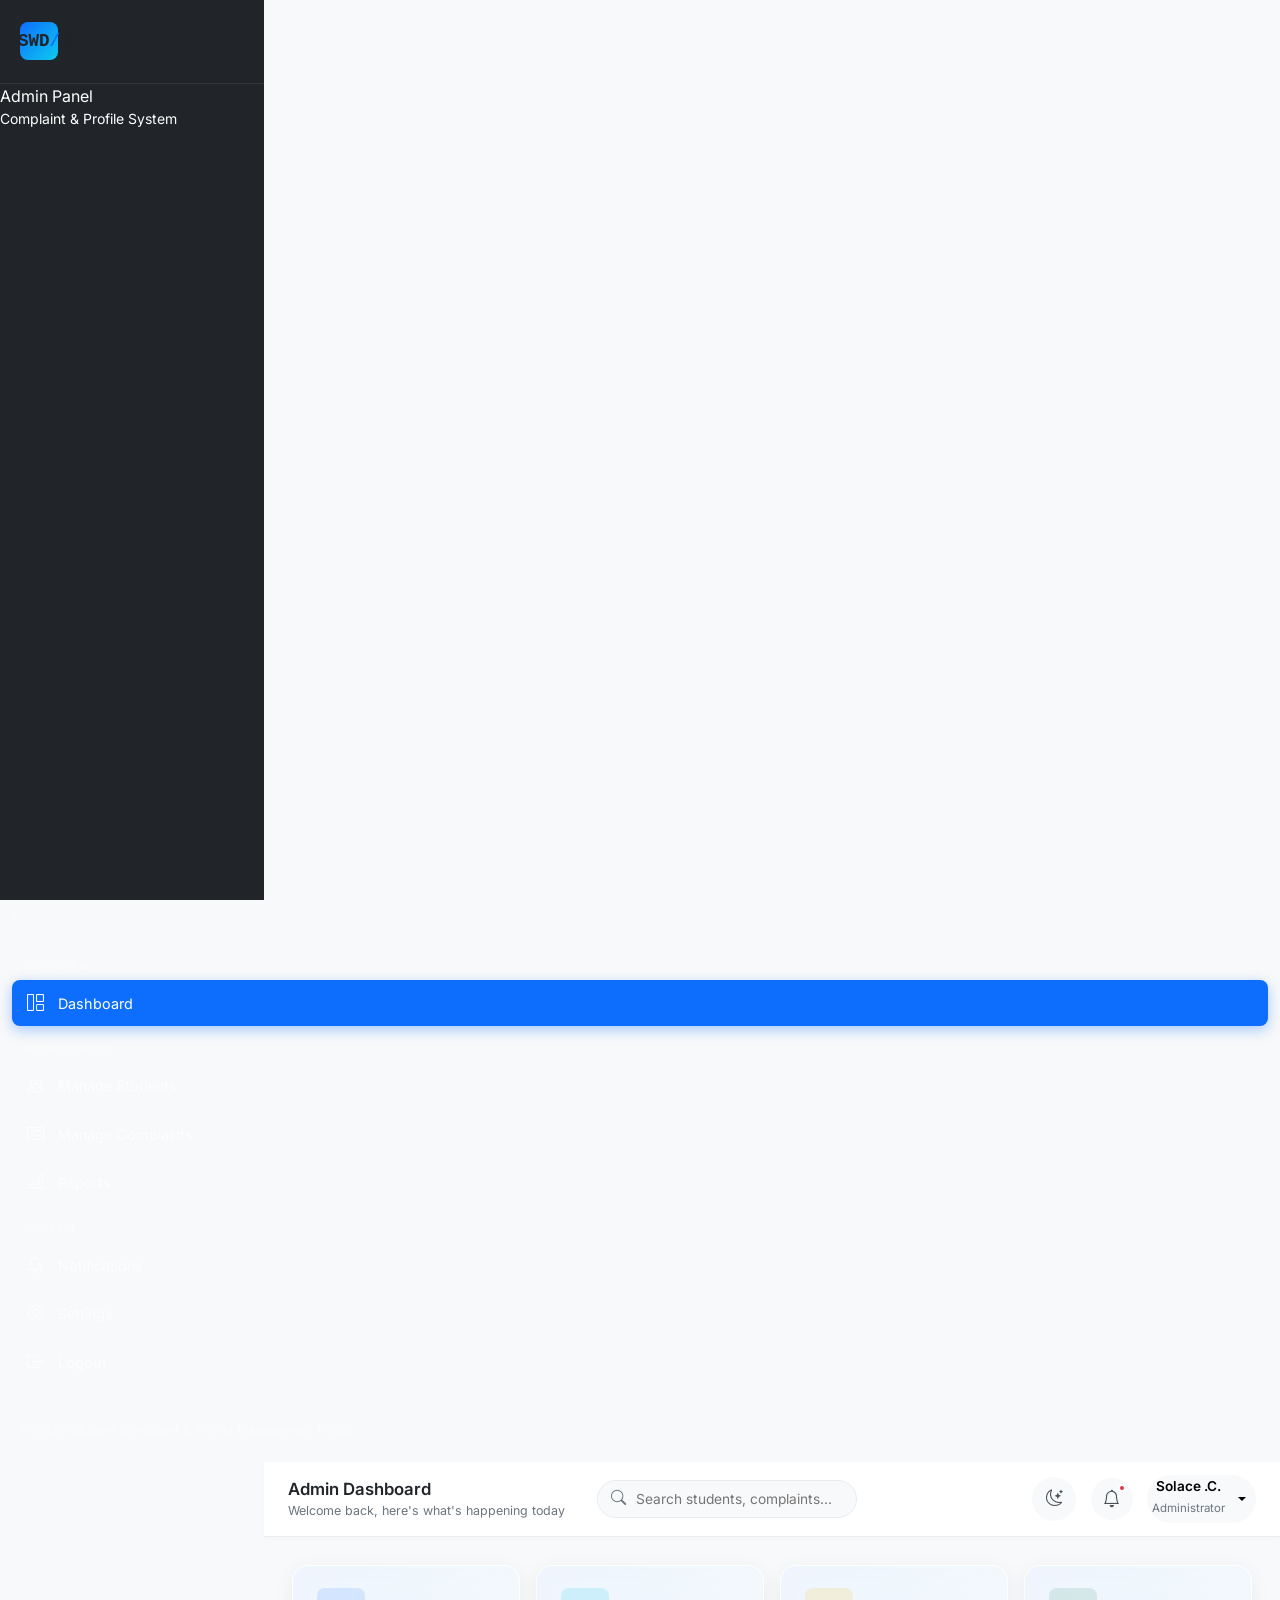
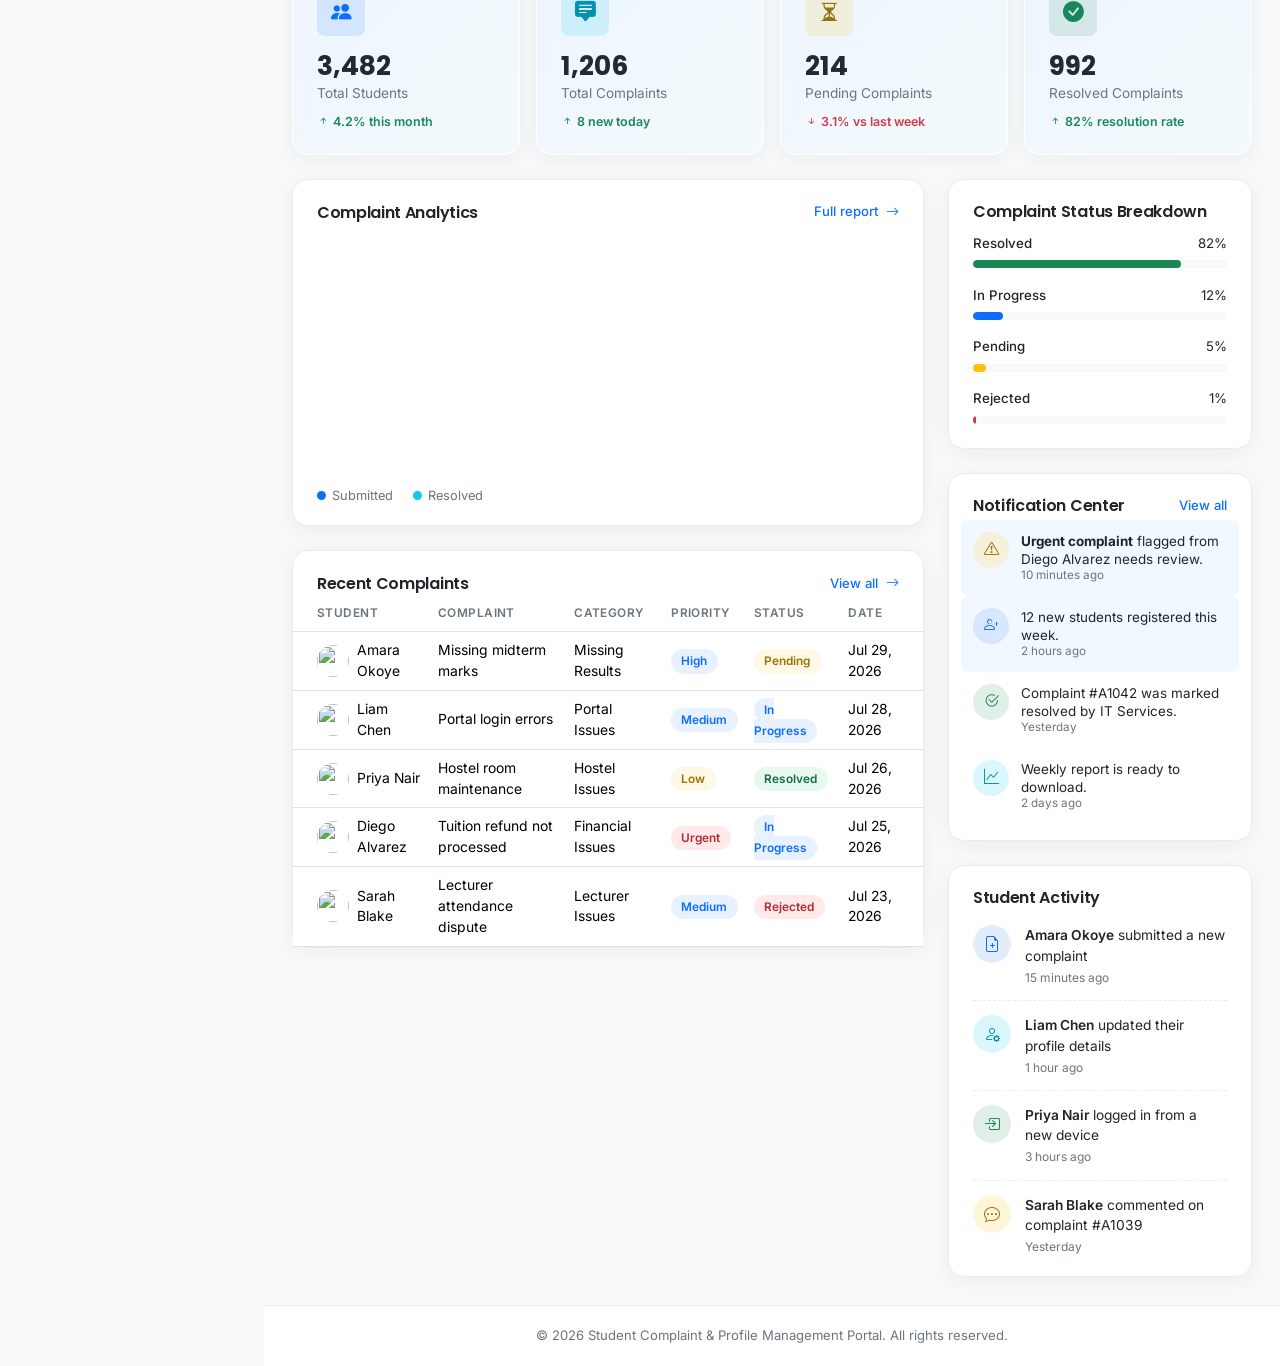
==== admin-dashboard.html @ 134d6b9b "Student Complaint Management System" ====
<!DOCTYPE html>
<html lang="en">
<head>
  <meta charset="UTF-8" />
  <meta name="viewport" content="width=device-width, initial-scale=1.0" />
  <title>Admin Dashboard | Student Complaint & Profile Management Portal</title>

  <!-- Fonts -->
  <link rel="preconnect" href="https://fonts.googleapis.com" />
  <link href="https://fonts.googleapis.com/css2?family=Inter:wght@400;500;600;700&family=Poppins:wght@500;600;700&display=swap" rel="stylesheet" />

  <!-- Bootstrap 5 -->
  <link href="https://cdn.jsdelivr.net/npm/bootstrap@5.3.3/dist/css/bootstrap.min.css" rel="stylesheet" />
  <!-- Bootstrap Icons -->
  <link rel="stylesheet" href="https://cdn.jsdelivr.net/npm/bootstrap-icons@1.11.3/font/bootstrap-icons.css" />

  <!-- Portal styles -->
  <link rel="stylesheet" href="/css/Admin-dashboard.css" />
  <link rel="stylesheet" href="/css/responsive-1.css" />
  <link rel="stylesheet" href="/css/style.css">
</head>
<body>

  <!-- Loader
  <div class="page-loader" id="pageLoader">
    <div class="loader-ring"></div>
  </div> -->

  <!-- LOADER -->
<div id="loader">
  <div class="loader-inner">
    <span class="loader-bracket">&lt;</span>
    <span class="loader-dot"></span>
    <span class="loader-bracket">/&gt;</span>
  </div>
</div>

  <div class="app-shell">

    <!-- Sidebar overlay for mobile -->
    <div class="sidebar-overlay" id="sidebarOverlay"></div>

    <!-- Sidebar -->
    <aside class="sidebar" id="appSidebar">
     <div class="sidebar-brand">
      <a href="dashboard.html" class="navbar-brand">
        <span class="brand-mark">&lt;SWD<span class="brand-accent">/</span>&gt;</span>
        <span class="brand-text">Student Portal</span>
      </a>
      <button class="sidebar-close d-lg-none" id="sidebarClose"><i class="bi bi-x-lg"></i></button>
    </div>
          Admin Panel
          <small>Complaint & Profile System</small>
        </div>
        <button class="sidebar-collapse-btn d-none d-lg-flex" id="sidebarCollapseBtn" aria-label="Collapse sidebar">
          <i class="bi bi-chevron-left"></i>
        </button>
      </div>

      <nav class="sidebar-nav">
        <div class="nav-section-label">Overview</div>
        <a href="admin-dashboard.html" class="nav-link active"><i class="bi bi-grid-1x2"></i> <span>Dashboard</span></a>

        <div class="nav-section-label">Management</div>
        <a href="manage-students.html" class="nav-link"><i class="bi bi-people"></i> <span>Manage Students</span></a>
        <a href="manage-complaints.html" class="nav-link"><i class="bi bi-card-checklist"></i> <span>Manage Complaints</span></a>
        <a href="reports.html" class="nav-link"><i class="bi bi-bar-chart-line"></i> <span>Reports</span></a>

        <div class="nav-section-label">System</div>
        <a href="notifications.html" class="nav-link"><i class="bi bi-bell"></i> <span>Notifications</span></a>
        <a href="settings.html" class="nav-link"><i class="bi bi-gear"></i> <span>Settings</span></a>
        <a href="admin-login.html" class="nav-link"><i class="bi bi-box-arrow-right"></i> <span>Logout</span></a>
      </nav>

      <div class="sidebar-foot">
        &copy; 2026 Student Complaint & Profile Management Portal
      </div>
    </aside>

    <!-- Main area -->
    <div class="main-area">

      <!-- Topbar -->
      <header class="topbar">
        <button class="menu-toggle-btn" id="menuToggleBtn" aria-label="Toggle menu">
          <i class="bi bi-list"></i>
        </button>

        <div class="page-title d-none d-md-block">
          Admin Dashboard
          <small>Welcome back, here's what's happening today</small>
        </div>

        <div class="search-bar ms-lg-3 d-none d-md-flex">
          <i class="bi bi-search"></i>
          <input type="text" placeholder="Search students, complaints..." id="adminSearchInput" />
        </div>

        <div class="topbar-actions">
          <button class="theme-toggle" id="themeToggleBtn" aria-label="Toggle dark mode">
            <i class="bi bi-moon-stars"></i>
          </button>

          <button class="icon-btn" aria-label="Notifications">
            <i class="bi bi-bell"></i>
            <span class="badge-dot"></span>
          </button>

          <div class="dropdown">
            <button class="user-chip dropdown-toggle" type="button" data-bs-toggle="dropdown" aria-expanded="false">

              <span>
                <span class="chip-name d-block">Solace .C.</span>
                <span class="chip-role">Administrator</span>
              </span>
            </button>
            <ul class="dropdown-menu dropdown-menu-end shadow-sm">
              <li><a class="dropdown-item" href="settings.html"><i class="bi bi-person me-2"></i>My Profile</a></li>
              <li><a class="dropdown-item" href="settings.html"><i class="bi bi-gear me-2"></i>Settings</a></li>
              <li><hr class="dropdown-divider" /></li>
              <li><a class="dropdown-item text-danger" href="admin-login.html"><i class="bi bi-box-arrow-right me-2"></i>Log Out</a></li>
            </ul>
          </div>
        </div>
      </header>

      <!-- Content -->
      <main class="content-area">

        <!-- Stat cards -->
        <div class="row g-3 mb-4">
          <div class="col-6 col-xl-3">
            <div class="card glass-card stat-card reveal-on-scroll">
              <div class="stat-icon icon-bg-primary"><i class="bi bi-people-fill"></i></div>
              <div class="stat-value">3,482</div>
              <div class="stat-label">Total Students</div>
              <div class="stat-trend up"><i class="bi bi-arrow-up-short"></i> 4.2% this month</div>
            </div>
          </div>
          <div class="col-6 col-xl-3">
            <div class="card glass-card stat-card reveal-on-scroll">
              <div class="stat-icon icon-bg-info"><i class="bi bi-chat-square-text-fill"></i></div>
              <div class="stat-value">1,206</div>
              <div class="stat-label">Total Complaints</div>
              <div class="stat-trend up"><i class="bi bi-arrow-up-short"></i> 8 new today</div>
            </div>
          </div>
          <div class="col-6 col-xl-3">
            <div class="card glass-card stat-card reveal-on-scroll">
              <div class="stat-icon icon-bg-warning"><i class="bi bi-hourglass-split"></i></div>
              <div class="stat-value">214</div>
              <div class="stat-label">Pending Complaints</div>
              <div class="stat-trend down"><i class="bi bi-arrow-down-short"></i> 3.1% vs last week</div>
            </div>
          </div>
          <div class="col-6 col-xl-3">
            <div class="card glass-card stat-card reveal-on-scroll">
              <div class="stat-icon icon-bg-success"><i class="bi bi-check-circle-fill"></i></div>
              <div class="stat-value">992</div>
              <div class="stat-label">Resolved Complaints</div>
              <div class="stat-trend up"><i class="bi bi-arrow-up-short"></i> 82% resolution rate</div>
            </div>
          </div>
        </div>

        <div class="row g-4">
          <!-- Analytics chart -->
          <div class="col-xl-8">
            <div class="card reveal-on-scroll mb-4">
              <div class="section-card-header">
                <h6>Complaint Analytics</h6>
                <a href="reports.html" class="view-all">Full report <i class="bi bi-arrow-right ms-1"></i></a>
              </div>
              <div class="chart-wrap">
                <canvas id="complaintAnalyticsChart"></canvas>
              </div>
              <div class="chart-legend">
                <span><span class="dot" style="background:#0d6efd;"></span> Submitted</span>
                <span><span class="dot" style="background:#0dcaf0;"></span> Resolved</span>
              </div>
            </div>

            <!-- Recent complaints table -->
            <div class="card reveal-on-scroll">
              <div class="section-card-header">
                <h6>Recent Complaints</h6>
                <a href="manage-complaints.html" class="view-all">View all <i class="bi bi-arrow-right ms-1"></i></a>
              </div>
              <div class="table-responsive">
                <table class="table table-clean align-middle mb-0" id="recentComplaintsTable">
                  <thead>
                    <tr>
                      <th class="ps-4">Student</th>
                      <th>Complaint</th>
                      <th>Category</th>
                      <th>Priority</th>
                      <th>Status</th>
                      <th class="pe-4">Date</th>
                    </tr>
                  </thead>
                  <tbody>
                    <tr>
                      <td class="ps-4">
                        <div class="d-flex align-items-center gap-2">
                          <img src="https://i.pravatar.cc/64?img=32" class="avatar-sm" alt="" />
                          <span>Amara Okoye</span>
                        </div>
                      </td>
                      <td>Missing midterm marks</td>
                      <td>Missing Results</td>
                      <td><span class="status-badge status-in-progress">High</span></td>
                      <td><span class="status-badge status-pending">Pending</span></td>
                      <td class="pe-4">Jul 29, 2026</td>
                    </tr>
                    <tr>
                      <td class="ps-4">
                        <div class="d-flex align-items-center gap-2">
                          <img src="https://i.pravatar.cc/64?img=5" class="avatar-sm" alt="" />
                          <span>Liam Chen</span>
                        </div>
                      </td>
                      <td>Portal login errors</td>
                      <td>Portal Issues</td>
                      <td><span class="status-badge status-in-progress">Medium</span></td>
                      <td><span class="status-badge status-in-progress">In Progress</span></td>
                      <td class="pe-4">Jul 28, 2026</td>
                    </tr>
                    <tr>
                      <td class="ps-4">
                        <div class="d-flex align-items-center gap-2">
                          <img src="https://i.pravatar.cc/64?img=25" class="avatar-sm" alt="" />
                          <span>Priya Nair</span>
                        </div>
                      </td>
                      <td>Hostel room maintenance</td>
                      <td>Hostel Issues</td>
                      <td><span class="status-badge status-pending">Low</span></td>
                      <td><span class="status-badge status-resolved">Resolved</span></td>
                      <td class="pe-4">Jul 26, 2026</td>
                    </tr>
                    <tr>
                      <td class="ps-4">
                        <div class="d-flex align-items-center gap-2">
                          <img src="https://i.pravatar.cc/64?img=41" class="avatar-sm" alt="" />
                          <span>Diego Alvarez</span>
                        </div>
                      </td>
                      <td>Tuition refund not processed</td>
                      <td>Financial Issues</td>
                      <td><span class="status-badge status-rejected">Urgent</span></td>
                      <td><span class="status-badge status-in-progress">In Progress</span></td>
                      <td class="pe-4">Jul 25, 2026</td>
                    </tr>
                    <tr>
                      <td class="ps-4">
                        <div class="d-flex align-items-center gap-2">
                          <img src="https://i.pravatar.cc/64?img=48" class="avatar-sm" alt="" />
                          <span>Sarah Blake</span>
                        </div>
                      </td>
                      <td>Lecturer attendance dispute</td>
                      <td>Lecturer Issues</td>
                      <td><span class="status-badge status-in-progress">Medium</span></td>
                      <td><span class="status-badge status-rejected">Rejected</span></td>
                      <td class="pe-4">Jul 23, 2026</td>
                    </tr>
                  </tbody>
                </table>
              </div>
            </div>
          </div>

          <!-- Side column -->
          <div class="col-xl-4">

            <!-- Complaint status progress -->
            <div class="card reveal-on-scroll mb-4">
              <div class="section-card-header">
                <h6>Complaint Status Breakdown</h6>
              </div>
              <div class="pt-2">
                <div class="status-progress-item">
                  <div class="sp-label"><span>Resolved</span><span>82%</span></div>
                  <div class="progress"><div class="progress-bar bg-success" style="width:82%"></div></div>
                </div>
                <div class="status-progress-item">
                  <div class="sp-label"><span>In Progress</span><span>12%</span></div>
                  <div class="progress"><div class="progress-bar bg-primary" style="width:12%"></div></div>
                </div>
                <div class="status-progress-item">
                  <div class="sp-label"><span>Pending</span><span>5%</span></div>
                  <div class="progress"><div class="progress-bar bg-warning" style="width:5%"></div></div>
                </div>
                <div class="status-progress-item">
                  <div class="sp-label"><span>Rejected</span><span>1%</span></div>
                  <div class="progress"><div class="progress-bar bg-danger" style="width:1%"></div></div>
                </div>
              </div>
            </div>

            <!-- Notification center -->
            <div class="card reveal-on-scroll mb-4">
              <div class="section-card-header">
                <h6>Notification Center</h6>
                <a href="notifications.html" class="view-all">View all</a>
              </div>
              <ul class="notif-list">
                <li class="notif-item unread">
                  <div class="notif-icon icon-bg-warning"><i class="bi bi-exclamation-triangle"></i></div>
                  <div class="notif-text">
                    <strong>Urgent complaint</strong> flagged from Diego Alvarez needs review.
                    <div class="notif-time">10 minutes ago</div>
                  </div>
                </li>
                <li class="notif-item unread">
                  <div class="notif-icon icon-bg-primary"><i class="bi bi-person-plus"></i></div>
                  <div class="notif-text">
                    12 new students registered this week.
                    <div class="notif-time">2 hours ago</div>
                  </div>
                </li>
                <li class="notif-item">
                  <div class="notif-icon icon-bg-success"><i class="bi bi-check2-circle"></i></div>
                  <div class="notif-text">
                    Complaint #A1042 was marked resolved by IT Services.
                    <div class="notif-time">Yesterday</div>
                  </div>
                </li>
                <li class="notif-item">
                  <div class="notif-icon icon-bg-info"><i class="bi bi-graph-up"></i></div>
                  <div class="notif-text">
                    Weekly report is ready to download.
                    <div class="notif-time">2 days ago</div>
                  </div>
                </li>
              </ul>
            </div>

            <!-- Student activity -->
            <div class="card reveal-on-scroll">
              <div class="section-card-header">
                <h6>Student Activity</h6>
              </div>
              <ul class="activity-list">
                <li class="activity-item">
                  <div class="activity-icon icon-bg-primary"><i class="bi bi-file-earmark-plus"></i></div>
                  <div>
                    <div class="activity-text"><strong>Amara Okoye</strong> submitted a new complaint</div>
                    <div class="activity-time">15 minutes ago</div>
                  </div>
                </li>
                <li class="activity-item">
                  <div class="activity-icon icon-bg-info"><i class="bi bi-person-gear"></i></div>
                  <div>
                    <div class="activity-text"><strong>Liam Chen</strong> updated their profile details</div>
                    <div class="activity-time">1 hour ago</div>
                  </div>
                </li>
                <li class="activity-item">
                  <div class="activity-icon icon-bg-success"><i class="bi bi-box-arrow-in-right"></i></div>
                  <div>
                    <div class="activity-text"><strong>Priya Nair</strong> logged in from a new device</div>
                    <div class="activity-time">3 hours ago</div>
                  </div>
                </li>
                <li class="activity-item">
                  <div class="activity-icon icon-bg-warning"><i class="bi bi-chat-dots"></i></div>
                  <div>
                    <div class="activity-text"><strong>Sarah Blake</strong> commented on complaint #A1039</div>
                    <div class="activity-time">Yesterday</div>
                  </div>
                </li>
              </ul>
            </div>

          </div>
        </div>
      </main>

      <!-- Footer -->
      <footer class="footer-note text-center">
        &copy; 2026 Student Complaint & Profile Management Portal. All rights reserved.
      </footer>
    </div>
  </div>

  <!-- Bootstrap JS -->
  <script src="https://cdn.jsdelivr.net/npm/bootstrap@5.3.3/dist/js/bootstrap.bundle.min.js"></script>
  <!-- Chart.js -->
  <script src="https://cdn.jsdelivr.net/npm/chart.js@4.4.4/dist/chart.umd.min.js"></script>
  <!-- Portal script -->
  <script src="/js/Admin-dashboard.js"></script>
  <script src="/js/script-3.js"></script>
  <script src="/js/script.js"></script>
  <script src="/js/complaint-history.js"></script>
</body>
</html>
---- css/Admin-dashboard.css ----
/* ==========================================================================
   Student Complaint & Profile Management Portal — style.css
   ========================================================================== */

:root {
  --primary: #0d6efd;
  --primary-dark: #0b5ed7;
  --sidebar-dark: #212529;
  --bg-body: #f8f9fa;
  --card-bg: #ffffff;
  --accent: #0dcaf0;
  --text-muted: #6c757d;
  --border-soft: #e9ecef;
  --radius-lg: 16px;
  --radius-md: 12px;
  --radius-sm: 8px;
  --shadow-soft: 0 4px 20px rgba(33, 37, 41, 0.06);
  --shadow-hover: 0 10px 30px rgba(13, 110, 253, 0.12);
  --transition: all 0.25s ease;
}

html[data-theme="dark"] {
  --bg-body: #14161a;
  --card-bg: #1c1f26;
  --border-soft: #2b2f38;
  --text-muted: #9aa2ad;
  color-scheme: dark;
}

html[data-theme="dark"] body {
  color: #e7e9ec;
}

html[data-theme="dark"] .topbar,
html[data-theme="dark"] .footer-note {
  background: #1c1f26;
  border-color: #2b2f38;
}

html[data-theme="dark"] .icon-btn,
html[data-theme="dark"] .user-chip,
html[data-theme="dark"] .menu-toggle-btn,
html[data-theme="dark"] .search-bar {
  background: #262a33;
  color: #e7e9ec;
}

html[data-theme="dark"] .icon-btn:hover {
  background: #2c3a52;
  color: #6ea8fe;
}

html[data-theme="dark"] .form-control,
html[data-theme="dark"] .form-select,
html[data-theme="dark"] .search-bar input {
  background: #1c1f26;
  border-color: #2b2f38;
  color: #e7e9ec;
}

html[data-theme="dark"] .form-control::placeholder {
  color: #6b7280;
}

html[data-theme="dark"] .dropdown-menu {
  background: #1c1f26;
  border-color: #2b2f38;
}

html[data-theme="dark"] .dropdown-item {
  color: #e7e9ec;
}

html[data-theme="dark"] .dropdown-item:hover {
  background: #262a33;
  color: #fff;
}

html[data-theme="dark"] .table {
  color: #e7e9ec;
}

html[data-theme="dark"] .table > :not(caption) > * > * {
  background: transparent;
  color: #e7e9ec;
  border-color: #2b2f38;
}

html[data-theme="dark"] .breadcrumb-item a {
  color: #9aa2ad;
}

* {
  box-sizing: border-box;
}

body {
  font-family: "Inter", "Poppins", -apple-system, BlinkMacSystemFont, sans-serif;
  background-color: var(--bg-body);
  color: #212529;
  -webkit-font-smoothing: antialiased;
}

h1, h2, h3, h4, h5, h6,
.font-heading {
  font-family: "Poppins", "Inter", sans-serif;
}

a {
  text-decoration: none;
}

/* ---------- Loader ---------- */
/* .page-loader {
  position: fixed;
  inset: 0;
  z-index: 2000;
  background: var(--bg-body);
  display: flex;
  align-items: center;
  justify-content: center;
  transition: opacity 0.4s ease, visibility 0.4s ease;
}

.page-loader.loaded {
  opacity: 0;
  visibility: hidden;
  pointer-events: none;
}

.loader-ring {
  width: 56px;
  height: 56px;
  border-radius: 50%;
  border: 4px solid var(--border-soft);
  border-top-color: var(--primary);
  animation: spin 0.8s linear infinite;
} */

/* @keyframes spin {
  to { transform: rotate(360deg); }
} */

/* ---------- Layout shell ---------- */
.app-shell {
  display: flex;
  min-height: 100vh;
}

/* ---------- Sidebar ---------- */
.sidebar {
  width: 264px;
  flex-shrink: 0;
  background: var(--sidebar-dark);
  color: #fff;
  position: fixed;
  top: 0;
  bottom: 0;
  left: 0;
  z-index: 1040;
  display: flex;
  flex-direction: column;
  transition: transform 0.3s ease;
}

.sidebar-brand {
  display: flex;
  align-items: center;
  gap: 0.6rem;
  padding: 1.4rem 1.25rem;
  border-bottom: 1px solid rgba(255, 255, 255, 0.08);
}

.sidebar-brand .brand-text {
  margin-right: auto;
}

.sidebar-brand .brand-mark {
  width: 38px;
  height: 38px;
  border-radius: var(--radius-sm);
  background: linear-gradient(135deg, var(--primary), var(--accent));
  display: flex;
  align-items: center;
  justify-content: center;
  font-weight: 700;
  font-size: 1.1rem;
}

.sidebar-brand .brand-text {
  font-weight: 600;
  font-size: 0.95rem;
  line-height: 1.2;
}

.sidebar-brand .brand-text small {
  display: block;
  font-weight: 400;
  font-size: 0.72rem;
  color: rgba(255, 255, 255, 0.55);
}

.sidebar-nav {
  flex: 1;
  overflow-y: auto;
  padding: 1rem 0.75rem;
}

.sidebar-nav .nav-section-label {
  font-size: 0.7rem;
  text-transform: uppercase;
  letter-spacing: 0.08em;
  color: rgba(255, 255, 255, 0.4);
  padding: 0.75rem 0.75rem 0.35rem;
}

.sidebar-nav .nav-link {
  color: rgba(255, 255, 255, 0.75);
  display: flex;
  align-items: center;
  gap: 0.75rem;
  padding: 0.65rem 0.85rem;
  border-radius: var(--radius-sm);
  font-size: 0.9rem;
  margin-bottom: 0.15rem;
  transition: var(--transition);
}

.sidebar-nav .nav-link i {
  font-size: 1.05rem;
  width: 20px;
  text-align: center;
}

.sidebar-nav .nav-link:hover {
  background: rgba(255, 255, 255, 0.06);
  color: #fff;
}

.sidebar-nav .nav-link.active {
  background: var(--primary);
  color: #fff;
  box-shadow: 0 4px 14px rgba(13, 110, 253, 0.35);
}

.sidebar-foot {
  padding: 1rem 1.25rem 1.4rem;
  border-top: 1px solid rgba(255, 255, 255, 0.08);
  font-size: 0.78rem;
  color: rgba(255, 255, 255, 0.45);
}

/* ---------- Sidebar: collapsed (icon-only) desktop state ---------- */
.sidebar.collapsed {
  width: 78px;
}

.sidebar.collapsed .brand-text,
.sidebar.collapsed .nav-section-label,
.sidebar.collapsed .nav-link span,
.sidebar.collapsed .sidebar-foot {
  display: none;
}

.sidebar.collapsed .sidebar-brand {
  justify-content: center;
  padding: 1.4rem 0.5rem;
}

.sidebar.collapsed .nav-link {
  justify-content: center;
  padding: 0.7rem;
}

.sidebar.collapsed .nav-link i {
  font-size: 1.2rem;
}

.sidebar.collapsed ~ .main-area {
  margin-left: 78px;
}

.sidebar-collapse-btn {
  border: none;
  background: rgba(255, 255, 255, 0.06);
  color: rgba(255, 255, 255, 0.75);
  width: 30px;
  height: 30px;
  border-radius: 50%;
  display: flex;
  align-items: center;
  justify-content: center;
  font-size: 0.85rem;
  transition: var(--transition);
  flex-shrink: 0;
}

.sidebar-collapse-btn:hover {
  background: var(--primary);
  color: #fff;
}

.sidebar.collapsed .sidebar-collapse-btn i {
  transform: rotate(180deg);
}

/* ---------- Main area ---------- */
.main-area {
  margin-left: 264px;
  flex: 1;
  display: flex;
  flex-direction: column;
  min-width: 0;
  transition: margin-left 0.3s ease;
}

/* ---------- Topbar ---------- */
.topbar {
  position: sticky;
  top: 0;
  z-index: 1030;
  background: #fff;
  border-bottom: 1px solid var(--border-soft);
  padding: 0.8rem 1.5rem;
  display: flex;
  align-items: center;
  gap: 1rem;
  box-shadow: 0 2px 10px rgba(0, 0, 0, 0.02);
}

.menu-toggle-btn {
  border: none;
  background: var(--bg-body);
  width: 40px;
  height: 40px;
  border-radius: var(--radius-sm);
  display: none;
  align-items: center;
  justify-content: center;
  font-size: 1.2rem;
  color: #212529;
}

.topbar .page-title {
  font-weight: 600;
  font-size: 1.05rem;
  margin: 0;
}

.topbar .page-title small {
  display: block;
  font-weight: 400;
  font-size: 0.78rem;
  color: var(--text-muted);
}

.topbar-actions {
  margin-left: auto;
  display: flex;
  align-items: center;
  gap: 0.9rem;
}

.icon-btn {
  position: relative;
  width: 42px;
  height: 42px;
  border-radius: 50%;
  background: var(--bg-body);
  border: none;
  display: flex;
  align-items: center;
  justify-content: center;
  font-size: 1.1rem;
  color: #495057;
  transition: var(--transition);
}

.icon-btn:hover {
  background: #e7f1ff;
  color: var(--primary);
}

.icon-btn .badge-dot {
  position: absolute;
  top: 6px;
  right: 7px;
  width: 8px;
  height: 8px;
  border-radius: 50%;
  background: #dc3545;
  border: 2px solid #fff;
}

.user-chip {
  display: flex;
  align-items: center;
  gap: 0.6rem;
  padding: 0.3rem 0.6rem 0.3rem 0.3rem;
  border-radius: 999px;
  background: var(--bg-body);
  border: none;
}

.user-chip img {
  width: 34px;
  height: 34px;
  border-radius: 50%;
  object-fit: cover;
}

.user-chip .chip-name {
  font-size: 0.85rem;
  font-weight: 600;
  line-height: 1.1;
}

.user-chip .chip-role {
  font-size: 0.72rem;
  color: var(--text-muted);
}

/* ---------- Content ---------- */
.content-area {
  padding: 1.75rem;
  flex: 1;
}

.footer-note {
  padding: 1.25rem 1.75rem;
  border-top: 1px solid var(--border-soft);
  color: var(--text-muted);
  font-size: 0.82rem;
  background: #fff;
}

/* ---------- Cards ---------- */
.card {
  border: 1px solid var(--border-soft);
  border-radius: var(--radius-lg);
  box-shadow: var(--shadow-soft);
  background: var(--card-bg);
}

.card-header-clean {
  padding: 1.4rem 1.6rem 0.5rem;
  border-bottom: none;
  background: transparent;
}

.card-header-clean h5 {
  font-weight: 600;
  margin-bottom: 0.2rem;
}

.card-header-clean p {
  color: var(--text-muted);
  font-size: 0.88rem;
  margin-bottom: 0;
}

/* ---------- Form controls ---------- */
.form-label {
  font-weight: 500;
  font-size: 0.88rem;
  margin-bottom: 0.4rem;
}

.form-control,
.form-select {
  border-radius: var(--radius-sm);
  border: 1px solid #dfe3e8;
  padding: 0.65rem 0.9rem;
  font-size: 0.92rem;
  transition: var(--transition);
}

.form-control:focus,
.form-select:focus {
  border-color: var(--primary);
  box-shadow: 0 0 0 0.2rem rgba(13, 110, 253, 0.12);
}

.form-control.is-invalid,
.form-select.is-invalid {
  border-color: #dc3545;
}

.form-control.is-valid,
.form-select.is-valid {
  border-color: #198754;
}

.field-hint {
  font-size: 0.78rem;
  color: var(--text-muted);
}

.char-counter {
  font-size: 0.78rem;
  color: var(--text-muted);
  text-align: right;
  margin-top: 0.3rem;
}

.char-counter.text-warning-strong {
  color: #dc3545;
  font-weight: 600;
}

/* ---------- Priority pills (radio group) ---------- */
.priority-group {
  display: flex;
  gap: 0.6rem;
  flex-wrap: wrap;
}

.priority-pill {
  flex: 1;
  min-width: 110px;
}

.priority-pill input[type="radio"] {
  display: none;
}

.priority-pill label {
  display: flex;
  align-items: center;
  justify-content: center;
  gap: 0.4rem;
  width: 100%;
  padding: 0.6rem 0.5rem;
  border-radius: var(--radius-sm);
  border: 1.5px solid #dfe3e8;
  font-size: 0.85rem;
  font-weight: 500;
  color: #495057;
  cursor: pointer;
  transition: var(--transition);
}

.priority-pill label i {
  font-size: 0.95rem;
}

.priority-pill input[value="Low"]:checked + label {
  background: #e7f9ee;
  border-color: #198754;
  color: #146c43;
}

.priority-pill input[value="Medium"]:checked + label {
  background: #fff8e6;
  border-color: #ffc107;
  color: #997404;
}

.priority-pill input[value="High"]:checked + label {
  background: #ffe9e9;
  border-color: #dc3545;
  color: #b02a37;
}

.priority-pill input[value="Urgent"]:checked + label {
  background: #f1e6ff;
  border-color: #6f42c1;
  color: #59359a;
}

.priority-pill label:hover {
  transform: translateY(-1px);
  box-shadow: var(--shadow-soft);
}

/* ---------- Drag & drop upload ---------- */
.dropzone {
  border: 2px dashed #cfd6dd;
  border-radius: var(--radius-md);
  background: #fbfcfd;
  padding: 2rem 1.25rem;
  text-align: center;
  cursor: pointer;
  transition: var(--transition);
}

.dropzone:hover,
.dropzone.dragover {
  border-color: var(--primary);
  background: #eff6ff;
}

.dropzone .dz-icon {
  width: 56px;
  height: 56px;
  border-radius: 50%;
  background: #e7f1ff;
  color: var(--primary);
  display: flex;
  align-items: center;
  justify-content: center;
  font-size: 1.5rem;
  margin: 0 auto 0.85rem;
  transition: var(--transition);
}

.dropzone.dragover .dz-icon {
  transform: scale(1.08);
  background: var(--primary);
  color: #fff;
}

.dropzone .dz-title {
  font-weight: 600;
  font-size: 0.95rem;
  margin-bottom: 0.15rem;
}

.dropzone .dz-sub {
  font-size: 0.8rem;
  color: var(--text-muted);
}

.file-list {
  margin-top: 1rem;
  display: flex;
  flex-direction: column;
  gap: 0.5rem;
}

.file-chip {
  display: flex;
  align-items: center;
  gap: 0.7rem;
  padding: 0.55rem 0.8rem;
  border: 1px solid var(--border-soft);
  border-radius: var(--radius-sm);
  background: #fff;
  animation: chipIn 0.25s ease;
}

@keyframes chipIn {
  from { opacity: 0; transform: translateY(-6px); }
  to { opacity: 1; transform: translateY(0); }
}

.file-chip .file-ico {
  width: 34px;
  height: 34px;
  border-radius: var(--radius-sm);
  background: var(--bg-body);
  display: flex;
  align-items: center;
  justify-content: center;
  color: var(--primary);
  flex-shrink: 0;
}

.file-chip .file-meta {
  flex: 1;
  min-width: 0;
}

.file-chip .file-name {
  font-size: 0.85rem;
  font-weight: 500;
  white-space: nowrap;
  overflow: hidden;
  text-overflow: ellipsis;
}

.file-chip .file-size {
  font-size: 0.74rem;
  color: var(--text-muted);
}

.file-chip .file-remove {
  border: none;
  background: transparent;
  color: var(--text-muted);
  font-size: 1rem;
}

.file-chip .file-remove:hover {
  color: #dc3545;
}

/* ---------- Buttons ---------- */
.btn-primary {
  background: var(--primary);
  border-color: var(--primary);
  border-radius: var(--radius-sm);
  padding: 0.62rem 1.4rem;
  font-weight: 500;
  transition: var(--transition);
}

.btn-primary:hover {
  background: var(--primary-dark);
  border-color: var(--primary-dark);
  transform: translateY(-1px);
  box-shadow: var(--shadow-hover);
}

.btn-outline-secondary {
  border-radius: var(--radius-sm);
  padding: 0.62rem 1.4rem;
}

/* ---------- Success alert ---------- */
#complaintSuccessAlert {
  border-radius: var(--radius-md);
  border: none;
  background: #e7f9ee;
  color: #146c43;
  display: none;
}

#complaintSuccessAlert.show-alert {
  display: flex;
}

/* ---------- Scroll reveal ---------- */
.reveal-on-scroll {
  opacity: 0;
  transform: translateY(16px);
  transition: opacity 0.5s ease, transform 0.5s ease;
}

.reveal-on-scroll.in-view {
  opacity: 1;
  transform: translateY(0);
}

/* ---------- Sidebar overlay (mobile) ---------- */
.sidebar-overlay {
  position: fixed;
  inset: 0;
  background: rgba(0, 0, 0, 0.4);
  z-index: 1035;
  display: none;
}

.sidebar-overlay.show {
  display: block;
}

/* ==========================================================================
   Admin Dashboard components
   ========================================================================== */

/* ---------- Search bar (topbar) ---------- */
.search-bar {
  position: relative;
  display: flex;
  align-items: center;
}

.search-bar i {
  position: absolute;
  left: 14px;
  color: var(--text-muted);
  font-size: 0.95rem;
  pointer-events: none;
}

.search-bar input {
  border: 1px solid var(--border-soft);
  background: var(--bg-body);
  border-radius: 999px;
  padding: 0.5rem 0.9rem 0.5rem 2.4rem;
  font-size: 0.86rem;
  width: 260px;
  transition: var(--transition);
}

.search-bar input:focus {
  outline: none;
  border-color: var(--primary);
  box-shadow: 0 0 0 0.2rem rgba(13, 110, 253, 0.12);
  width: 300px;
}

/* ---------- Dark mode toggle ---------- */
.theme-toggle {
  width: 44px;
  height: 44px;
  border-radius: 50%;
  border: none;
  background: var(--bg-body);
  display: flex;
  align-items: center;
  justify-content: center;
  font-size: 1.05rem;
  color: #495057;
  transition: var(--transition);
}

.theme-toggle:hover {
  background: #e7f1ff;
  color: var(--primary);
}

html[data-theme="dark"] .theme-toggle {
  background: #262a33;
  color: #ffc107;
}

/* ---------- Glassmorphism widgets ---------- */
.glass-card {
  position: relative;
  border-radius: var(--radius-lg);
  border: 1px solid rgba(255, 255, 255, 0.4);
  background: rgba(255, 255, 255, 0.65);
  backdrop-filter: blur(14px);
  -webkit-backdrop-filter: blur(14px);
  box-shadow: var(--shadow-soft);
  overflow: hidden;
}

.glass-card::before {
  content: "";
  position: absolute;
  inset: 0;
  background: linear-gradient(135deg, rgba(13, 110, 253, 0.06), rgba(13, 202, 240, 0.04));
  pointer-events: none;
}

html[data-theme="dark"] .glass-card {
  background: rgba(28, 31, 38, 0.65);
  border-color: rgba(255, 255, 255, 0.06);
}

/* ---------- Stat cards ---------- */
.stat-card {
  padding: 1.4rem 1.5rem;
  transition: var(--transition);
}

.stat-card:hover {
  transform: translateY(-3px);
  box-shadow: var(--shadow-hover);
}

.stat-card .stat-icon {
  width: 48px;
  height: 48px;
  border-radius: var(--radius-sm);
  display: flex;
  align-items: center;
  justify-content: center;
  font-size: 1.3rem;
  margin-bottom: 0.9rem;
}

.stat-card .stat-value {
  font-size: 1.65rem;
  font-weight: 700;
  font-family: "Poppins", sans-serif;
  line-height: 1.1;
}

.stat-card .stat-label {
  color: var(--text-muted);
  font-size: 0.85rem;
  margin-top: 0.2rem;
}

.stat-card .stat-trend {
  font-size: 0.78rem;
  font-weight: 600;
  display: inline-flex;
  align-items: center;
  gap: 0.25rem;
  margin-top: 0.6rem;
}

.stat-card .stat-trend.up { color: #198754; }
.stat-card .stat-trend.down { color: #dc3545; }

.icon-bg-primary { background: rgba(13, 110, 253, 0.12); color: var(--primary); }
.icon-bg-info { background: rgba(13, 202, 240, 0.15); color: #0891a8; }
.icon-bg-warning { background: rgba(255, 193, 7, 0.15); color: #997404; }
.icon-bg-success { background: rgba(25, 135, 84, 0.13); color: #198754; }

/* ---------- Section card header w/ actions ---------- */
.section-card-header {
  display: flex;
  align-items: center;
  justify-content: space-between;
  gap: 0.75rem;
  padding: 1.4rem 1.5rem 0.25rem;
  flex-wrap: wrap;
}

.section-card-header h6 {
  font-weight: 600;
  margin: 0;
}

.section-card-header .view-all {
  font-size: 0.82rem;
  font-weight: 500;
  color: var(--primary);
}

/* ---------- Chart placeholder card ---------- */
.chart-wrap {
  position: relative;
  height: 260px;
  padding: 0.5rem 1rem 0;
}

.chart-legend {
  display: flex;
  gap: 1.2rem;
  flex-wrap: wrap;
  padding: 0 1.5rem 1.25rem;
  font-size: 0.8rem;
  color: var(--text-muted);
}

.chart-legend span {
  display: inline-flex;
  align-items: center;
  gap: 0.4rem;
}

.chart-legend .dot {
  width: 9px;
  height: 9px;
  border-radius: 50%;
  display: inline-block;
}

/* ---------- Recent complaints table ---------- */
.table-clean thead th {
  font-size: 0.74rem;
  text-transform: uppercase;
  letter-spacing: 0.04em;
  color: var(--text-muted);
  border-bottom-width: 1px;
  font-weight: 600;
  white-space: nowrap;
}

.table-clean td {
  vertical-align: middle;
  font-size: 0.87rem;
}

.table-clean tbody tr {
  transition: var(--transition);
}

.table-clean tbody tr:hover {
  background: rgba(13, 110, 253, 0.035);
}

.avatar-sm {
  width: 32px;
  height: 32px;
  border-radius: 50%;
  object-fit: cover;
}

.status-badge {
  font-size: 0.74rem;
  font-weight: 600;
  padding: 0.32rem 0.65rem;
  border-radius: 999px;
}

.status-pending { background: #fff8e6; color: #997404; }
.status-in-progress { background: #e7f1ff; color: #0d6efd; }
.status-resolved { background: #e7f9ee; color: #146c43; }
.status-rejected { background: #ffe9e9; color: #b02a37; }

html[data-theme="dark"] .status-pending { background: rgba(255, 193, 7, 0.15); }
html[data-theme="dark"] .status-in-progress { background: rgba(13, 110, 253, 0.18); }
html[data-theme="dark"] .status-resolved { background: rgba(25, 135, 84, 0.18); }
html[data-theme="dark"] .status-rejected { background: rgba(220, 53, 69, 0.18); }

/* ---------- Student activity timeline ---------- */
.activity-list {
  list-style: none;
  margin: 0;
  padding: 0 1.5rem 1.25rem;
}

.activity-item {
  display: flex;
  gap: 0.85rem;
  padding: 0.85rem 0;
  border-bottom: 1px dashed var(--border-soft);
}

.activity-item:last-child {
  border-bottom: none;
  padding-bottom: 0;
}

.activity-icon {
  width: 38px;
  height: 38px;
  border-radius: 50%;
  flex-shrink: 0;
  display: flex;
  align-items: center;
  justify-content: center;
  font-size: 1rem;
}

.activity-text {
  font-size: 0.86rem;
  margin-bottom: 0.15rem;
}

.activity-text strong {
  font-weight: 600;
}

.activity-time {
  font-size: 0.75rem;
  color: var(--text-muted);
}

/* ---------- Notification center ---------- */
.notif-list {
  list-style: none;
  margin: 0;
  padding: 0 0.75rem 1rem;
}

.notif-item {
  display: flex;
  gap: 0.75rem;
  padding: 0.75rem;
  border-radius: var(--radius-sm);
  transition: var(--transition);
}

.notif-item:hover {
  background: var(--bg-body);
}

.notif-item.unread {
  background: rgba(13, 110, 253, 0.05);
}

.notif-icon {
  width: 36px;
  height: 36px;
  border-radius: 50%;
  flex-shrink: 0;
  display: flex;
  align-items: center;
  justify-content: center;
  font-size: 0.95rem;
}

.notif-text {
  font-size: 0.84rem;
  line-height: 1.35;
}

.notif-time {
  font-size: 0.73rem;
  color: var(--text-muted);
}

/* ---------- Complaint status progress bars ---------- */
.status-progress-item {
  padding: 0 1.5rem 1.1rem;
}

.status-progress-item:last-child {
  padding-bottom: 1.5rem;
}

.status-progress-item .sp-label {
  display: flex;
  justify-content: space-between;
  font-size: 0.83rem;
  margin-bottom: 0.4rem;
}

.status-progress-item .sp-label span:first-child {
  font-weight: 500;
}

.progress {
  height: 8px;
  border-radius: 999px;
  background: var(--bg-body);
}

.progress-bar {
  border-radius: 999px;
}

/* ---------- Misc dark-mode polish ---------- */
html[data-theme="dark"] .chart-legend,
html[data-theme="dark"] .activity-time,
html[data-theme="dark"] .notif-time,
html[data-theme="dark"] .status-progress-item .sp-label span:last-child {
  color: #8a919c;
}
---- css/responsive-1.css ----
/* ==========================================================================
   responsive.css — breakpoint overrides
   ========================================================================== */

/* Tablet and below: sidebar becomes an off-canvas drawer */
@media (max-width: 991.98px) {
  .sidebar {
    transform: translateX(-100%);
  }

  .sidebar.show {
    transform: translateX(0);
  }

  .main-area {
    margin-left: 0;
  }

  .menu-toggle-btn {
    display: flex;
  }

  .topbar {
    padding: 0.75rem 1rem;
  }

  .content-area {
    padding: 1.25rem;
  }
}

/* Small phones */
@media (max-width: 575.98px) {
  .topbar .page-title {
    font-size: 0.92rem;
  }

  .topbar .page-title small {
    display: none;
  }

  .user-chip .chip-name,
  .user-chip .chip-role {
    display: none;
  }

  .user-chip {
    padding: 0.3rem;
  }

  .priority-group {
    flex-direction: column;
  }

  .priority-pill {
    min-width: 100%;
  }

  .content-area {
    padding: 1rem;
  }

  .card-header-clean {
    padding: 1.1rem 1.1rem 0.4rem;
  }

  .dropzone {
    padding: 1.4rem 0.85rem;
  }
}

/* Large desktop: slightly roomier content */
@media (min-width: 1400px) {
  .content-area {
    padding: 2rem 2.5rem;
  }
}

/* Admin dashboard: search bar + collapse button responsiveness */
@media (max-width: 991.98px) {
  .sidebar.collapsed ~ .main-area {
    margin-left: 0;
  }

  .sidebar-collapse-btn {
    display: none;
  }

  .search-bar input {
    width: 170px;
  }

  .search-bar input:focus {
    width: 190px;
  }
}

@media (max-width: 767.98px) {
  .search-bar {
    display: none;
  }

  .stat-card .stat-value {
    font-size: 1.4rem;
  }
}

@media (max-width: 575.98px) {
  .theme-toggle {
    width: 38px;
    height: 38px;
    font-size: 0.95rem;
  }

  .section-card-header {
    padding: 1.1rem 1.1rem 0.2rem;
  }

  .table-clean {
    font-size: 0.8rem;
  }

  .table-toolbar {
    padding: 1.1rem 1.1rem 0.8rem;
  }

  .table-footer {
    padding: 1rem 1.1rem 1.2rem;
    flex-direction: column;
    align-items: flex-start;
  }

  .table-footer .pagination {
    align-self: center;
  }
}
---- css/style.css ----
/*STUDENT PORTAL — MAIN STYLESHEET*/
:root{
  --primary:#0d6efd;
  --primary-dark:#0b5ed7;
  --dark:#212529;
  --bg:#f8f9fa;
  --card:#ffffff;
  --accent:#0dcaf0;
  --text-muted:#6c757d;
  --radius:16px;
  --shadow-sm:0 4px 14px rgba(33,37,41,0.06);
  --shadow-md:0 10px 30px rgba(33,37,41,0.10);
  --font-display:'Poppins', sans-serif;
  --font-body:'Inter', sans-serif;
  --font-mono:'JetBrains Mono', monospace;
}

*{ scroll-behavior:smooth; }

body{
  font-family: var(--font-body);
  background: var(--bg);
  color: var(--dark);
  overflow-x:hidden;
}

h1,h2,h3,h4,h5,h6{
  font-family: var(--font-display);
  font-weight:700;
  letter-spacing:-0.02em;
}

a{ text-decoration:none; }

/* ===== LOADER ===== */
#loader{
  position:fixed; inset:0; z-index:9999;
  background:var(--dark);
  display:flex; align-items:center; justify-content:center;
  transition: opacity .5s ease, visibility .5s ease;
}
#loader.loaded{ opacity:0; visibility:hidden; }
.loader-inner{
  font-family: var(--font-mono);
  font-size:2rem; font-weight:600; color:#fff;
  display:flex; align-items:center; gap:.5rem;
}
.loader-bracket{ color: var(--accent); }
.loader-dot{
  width:10px; height:10px; border-radius:50%;
  background: var(--primary);
  animation: pulse 1s ease-in-out infinite;
}
@keyframes pulse{
  0%,100%{ transform:scale(1); opacity:1; }
  50%{ transform:scale(1.6); opacity:.4; }
}

/* ===== NAVBAR ===== */
.main-navbar{
  background:rgba(255,255,255,0.92);
  backdrop-filter: blur(10px);
  box-shadow: var(--shadow-sm);
  padding:.75rem 0;
  transition: padding .3s ease, box-shadow .3s ease;
  z-index:1030;
}
.main-navbar.scrolled{ padding:.4rem 0; box-shadow: var(--shadow-md); }
.navbar-brand{ display:flex; align-items:center; gap:.5rem; font-family:var(--font-mono); }
.brand-mark{ font-weight:700; color:var(--dark); font-size:1.1rem; }
.brand-accent{ color:var(--primary); }
.brand-text{ font-family:var(--font-display); font-weight:600; color:var(--dark); font-size:1rem; }

.navbar-nav .nav-link{
  font-weight:500; color:var(--dark); padding:.5rem 1rem; position:relative;
}
.navbar-nav .nav-link::after{
  content:""; position:absolute; left:1rem; right:1rem; bottom:.2rem; height:2px;
  background:var(--primary); transform:scaleX(0); transform-origin:left;
  transition:transform .25s ease;
}
.navbar-nav .nav-link:hover::after,
.navbar-nav .nav-link.active::after{ transform:scaleX(1); }
.navbar-nav .nav-link.active{ color:var(--primary); }

.navbar-toggler{ border:none; font-size:1.5rem; color:var(--dark); }
.navbar-toggler:focus{ box-shadow:none; }

/* ===== HERO ===== */
.hero-section{
  position:relative;
  padding:7rem 0 6rem;
  background: linear-gradient(180deg, #f4f8ff 0%, var(--bg) 100%);
  overflow:hidden;
}
.hero-bg-grid{
  position:absolute; inset:0;
  background-image:
    linear-gradient(rgba(13,110,253,0.05) 1px, transparent 1px),
    linear-gradient(90deg, rgba(13,110,253,0.05) 1px, transparent 1px);
  background-size:40px 40px;
  mask-image: radial-gradient(ellipse 60% 60% at 50% 30%, #000 40%, transparent 100%);
}
.eyebrow{
  display:inline-flex; align-items:center; gap:.5rem;
  font-family:var(--font-mono); font-size:.78rem; font-weight:600;
  text-transform:uppercase; letter-spacing:.08em;
  color:var(--primary); background:rgba(13,110,253,0.08);
  padding:.4rem .9rem; border-radius:30px; margin-bottom:1.25rem;
}
.eyebrow-dot{ width:6px; height:6px; border-radius:50%; background:var(--accent); animation:pulse 1.4s ease-in-out infinite; }

.hero-heading{
  font-size:clamp(2.1rem, 4.2vw, 3.4rem);
  line-height:1.12;
  margin-bottom:1.25rem;
}
.text-gradient{
  background: linear-gradient(90deg, var(--primary), var(--accent));
  -webkit-background-clip:text;
  background-clip:text;
  color:transparent;
}
.hero-subtext{ font-size:1.08rem; color:var(--text-muted); max-width:520px; margin-bottom:2rem; }

.avatar-stack{ display:flex; }
.avatar-stack span{
  width:34px; height:34px; border-radius:50%;
  border:3px solid var(--bg);
  background: linear-gradient(135deg, var(--primary), var(--accent));
  margin-left:-10px;
}
.avatar-stack span:first-child{ margin-left:0; }

/* code window */
.code-window{
  background:#1a1d23; border-radius:var(--radius);
  box-shadow: var(--shadow-md);
  overflow:hidden;
  transform: rotate(-1deg);
  transition: transform .4s ease;
}
.code-window:hover{ transform:rotate(0deg); }
.code-window-bar{
  display:flex; align-items:center; gap:.4rem;
  padding:.7rem 1rem; background:#22262e; border-bottom:1px solid #2c313a;
}
.dot{ width:11px; height:11px; border-radius:50%; }
.dot-red{ background:#ff5f56; } .dot-yellow{ background:#ffbd2e; } .dot-green{ background:#27c93f; }
.code-window-title{ font-family:var(--font-mono); font-size:.78rem; color:#8b929e; margin-left:.6rem; }
.code-window-body{ padding:1.5rem; }
.code-window-body pre{ margin:0; }
.code-window-body code{
  font-family:var(--font-mono); font-size:.86rem; line-height:1.9; color:#d7dce2; white-space:pre-wrap;
}
.c-muted{ color:#6b7280; }
.c-key{ color:#7dd3fc; }
.c-str{ color:#a7f3d0; }
.c-ok{ color:#34d399; }
.c-comment{ color:#6b7280; font-style:italic; }
.c-line{ display:block; margin:.15rem 0; color:#d7dce2; }
.cursor-blink{ color:var(--accent); animation:pulse 1s steps(1) infinite; }

.badge-pill{
  display:inline-block; font-size:.72rem; font-weight:600; padding:.1rem .5rem;
  border-radius:20px; margin-right:.5rem; font-family:var(--font-mono);
}
.badge-open{ background:rgba(13,110,253,0.18); color:#7dd3fc; }
.badge-progress{ background:rgba(255,193,7,0.18); color:#fde68a; }
.badge-resolved{ background:rgba(13,202,240,0.18); color:#67e8f9; }

/* ===== SECTION HEADING ===== */
.section-heading{ max-width:620px; margin:0 auto 1rem; }
.section-eyebrow{
  font-family:var(--font-mono); font-size:.78rem; font-weight:600;
  text-transform:uppercase; letter-spacing:.08em; color:var(--primary);
}
.section-heading h2{ margin:.6rem 0 .5rem; font-size:clamp(1.6rem, 3vw, 2.2rem); }

/* ===== FEATURES ===== */
.feature-card{
  background:var(--card); border-radius:var(--radius); padding:2rem 1.6rem;
  box-shadow: var(--shadow-sm); height:100%;
  transition: transform .3s ease, box-shadow .3s ease;
  border:1px solid rgba(0,0,0,0.04);
}
.feature-card:hover{ transform:translateY(-6px); box-shadow:var(--shadow-md); }
.feature-icon{
  width:54px; height:54px; border-radius:14px;
  background: linear-gradient(135deg, var(--primary), var(--accent));
  color:#fff; display:flex; align-items:center; justify-content:center;
  font-size:1.4rem; margin-bottom:1.1rem;
}
.feature-card h5{ margin-bottom:.5rem; }
.feature-card p{ color:var(--text-muted); margin-bottom:0; font-size:.94rem; }

/* ===== ABOUT ===== */
.about-section{ background:var(--card); }
.about-visual{
  background: linear-gradient(160deg, #eef5ff, #f8fdff);
  border-radius:var(--radius); padding:2rem; position:relative; min-height:340px;
  display:flex; flex-direction:column; justify-content:space-between;
  box-shadow: var(--shadow-sm);
}
.about-card-stat{
  background:#fff; border-radius:14px; padding:1rem 1.3rem;
  display:flex; align-items:center; gap:1rem; box-shadow:var(--shadow-sm);
  align-self:flex-start;
}
.about-card-stat i{ font-size:1.6rem; color:var(--primary); }
.about-card-stat strong{ display:block; font-size:1.3rem; font-family:var(--font-display); }
.about-card-stat span{ font-size:.82rem; color:var(--text-muted); }
.about-visual-grid{ display:flex; gap:1.2rem; justify-content:center; margin-top:1.5rem; }
.about-visual-grid i{
  font-size:1.8rem; color:var(--primary); background:#fff; width:64px; height:64px;
  display:flex; align-items:center; justify-content:center; border-radius:50%;
  box-shadow:var(--shadow-sm);
}
.about-list{ list-style:none; padding:0; margin-top:1.2rem; }
.about-list li{ margin-bottom:.7rem; color:var(--dark); }
.about-list i{ color:var(--accent); margin-right:.6rem; }

/* ===== STATS ===== */
.stats-section{ background: var(--dark); color:#fff; }
.stat-box h3.counter{
  font-size:clamp(2rem, 4vw, 2.6rem); font-family:var(--font-mono);
  color:var(--accent); margin-bottom:.2rem;
}
.stat-box p{ color:#adb5bd; margin:0; text-transform:uppercase; font-size:.78rem; letter-spacing:.06em; }

/* ===== HOW IT WORKS ===== */
.how-card{
  background:var(--card); border-radius:var(--radius); padding:2.2rem 1.6rem;
  box-shadow: var(--shadow-sm); text-align:center; height:100%; position:relative;
  transition: transform .3s ease;
}
.how-card:hover{ transform:translateY(-6px); }
.how-commit{
  position:absolute; top:1rem; right:1.2rem; font-family:var(--font-mono);
  font-size:.7rem; color:var(--text-muted); background:#f1f3f5; padding:.15rem .5rem; border-radius:6px;
}
.how-icon{
  width:60px; height:60px; border-radius:50%; margin:0 auto 1.1rem;
  background: rgba(13,110,253,0.08); color:var(--primary);
  display:flex; align-items:center; justify-content:center; font-size:1.5rem;
}
.how-card p{ color:var(--text-muted); font-size:.93rem; }

/* ===== TESTIMONIALS ===== */
.testimonials-section{ background:var(--card); }
.testimonial-card{
  background:var(--bg); border-radius:var(--radius); padding:2rem 1.6rem; height:100%;
  box-shadow: var(--shadow-sm); position:relative;
}
.quote-icon{ font-size:1.8rem; color:var(--primary); opacity:.3; }
.testimonial-card p{ margin:.8rem 0 1.4rem; font-style:italic; color:var(--dark); }
.testimonial-author{ display:flex; align-items:center; gap:.8rem; }
.avatar-circle{
  width:42px; height:42px; border-radius:50%; background: linear-gradient(135deg, var(--primary), var(--accent));
  color:#fff; display:flex; align-items:center; justify-content:center; font-weight:600; font-size:.85rem;
}
.testimonial-author strong{ display:block; font-size:.92rem; }
.testimonial-author span{ font-size:.78rem; color:var(--text-muted); }

/* ===== FAQ ===== */
.accordion-button{ font-weight:600; }
.accordion-button:not(.collapsed){ color:var(--primary); background:rgba(13,110,253,0.06); }
.accordion-button:focus{ box-shadow:none; border-color:rgba(13,110,253,0.2); }
.accordion-item{ border:none; margin-bottom:.8rem; border-radius:12px !important; overflow:hidden; box-shadow:var(--shadow-sm); }

/* ===== CONTACT ===== */
.contact-form{ background:var(--card); padding:2rem; border-radius:var(--radius); box-shadow:var(--shadow-sm); }
.contact-form .form-control{
  border-radius:10px; border:1px solid #dee2e6; padding:.65rem .9rem;
}
.contact-form .form-control:focus{ border-color:var(--primary); box-shadow:0 0 0 .2rem rgba(13,110,253,0.12); }
.map-placeholder{
  background: linear-gradient(135deg, #e9ecef, #f1f3f5);
  border-radius:var(--radius); height:200px; display:flex; flex-direction:column;
  align-items:center; justify-content:center; color:var(--text-muted); gap:.5rem; margin-bottom:1.5rem;
}
.map-placeholder i{ font-size:1.8rem; color:var(--primary); }
.contact-info-row{ display:flex; flex-wrap:wrap; gap:1.5rem; margin-bottom:1rem; font-weight:500; }
.contact-info-row i{ color:var(--primary); margin-right:.4rem; }
.social-icons a{
  width:38px; height:38px; border-radius:50%; background:rgba(13,110,253,0.08);
  color:var(--primary); display:inline-flex; align-items:center; justify-content:center; margin-right:.5rem;
  transition: background .2s ease, color .2s ease;
}
.social-icons a:hover{ background:var(--primary); color:#fff; }

/* ===== FOOTER ===== */
.site-footer{ background:var(--dark); color:#ced4da; }
.site-footer h6{ color:#fff; margin-bottom:1rem; font-size:.92rem; text-transform:uppercase; letter-spacing:.05em; }
.footer-links{ list-style:none; padding:0; }
.footer-links li{ margin-bottom:.6rem; font-size:.9rem; }
.footer-links a{ color:#adb5bd; transition:color .2s ease; }
.footer-links a:hover{ color:var(--accent); }
.footer-divider{ border-color:rgba(255,255,255,0.1); margin:2rem 0 1.5rem; }
.site-footer .social-icons a{ background:rgba(255,255,255,0.08); color:#fff; }
.site-footer .social-icons a:hover{ background:var(--primary); }

/* ===== SCROLL REVEAL ===== */
.reveal{ opacity:0; transform:translateY(28px); transition: opacity .6s ease, transform .6s ease; }
.reveal.in-view{ opacity:1; transform:translateY(0); }

/* ===== BUTTONS ===== */
.btn-primary{ background:var(--primary); border-color:var(--primary); }
.btn-primary:hover{ background:var(--primary-dark); border-color:var(--primary-dark); }
.btn{ border-radius:10px; font-weight:600; }
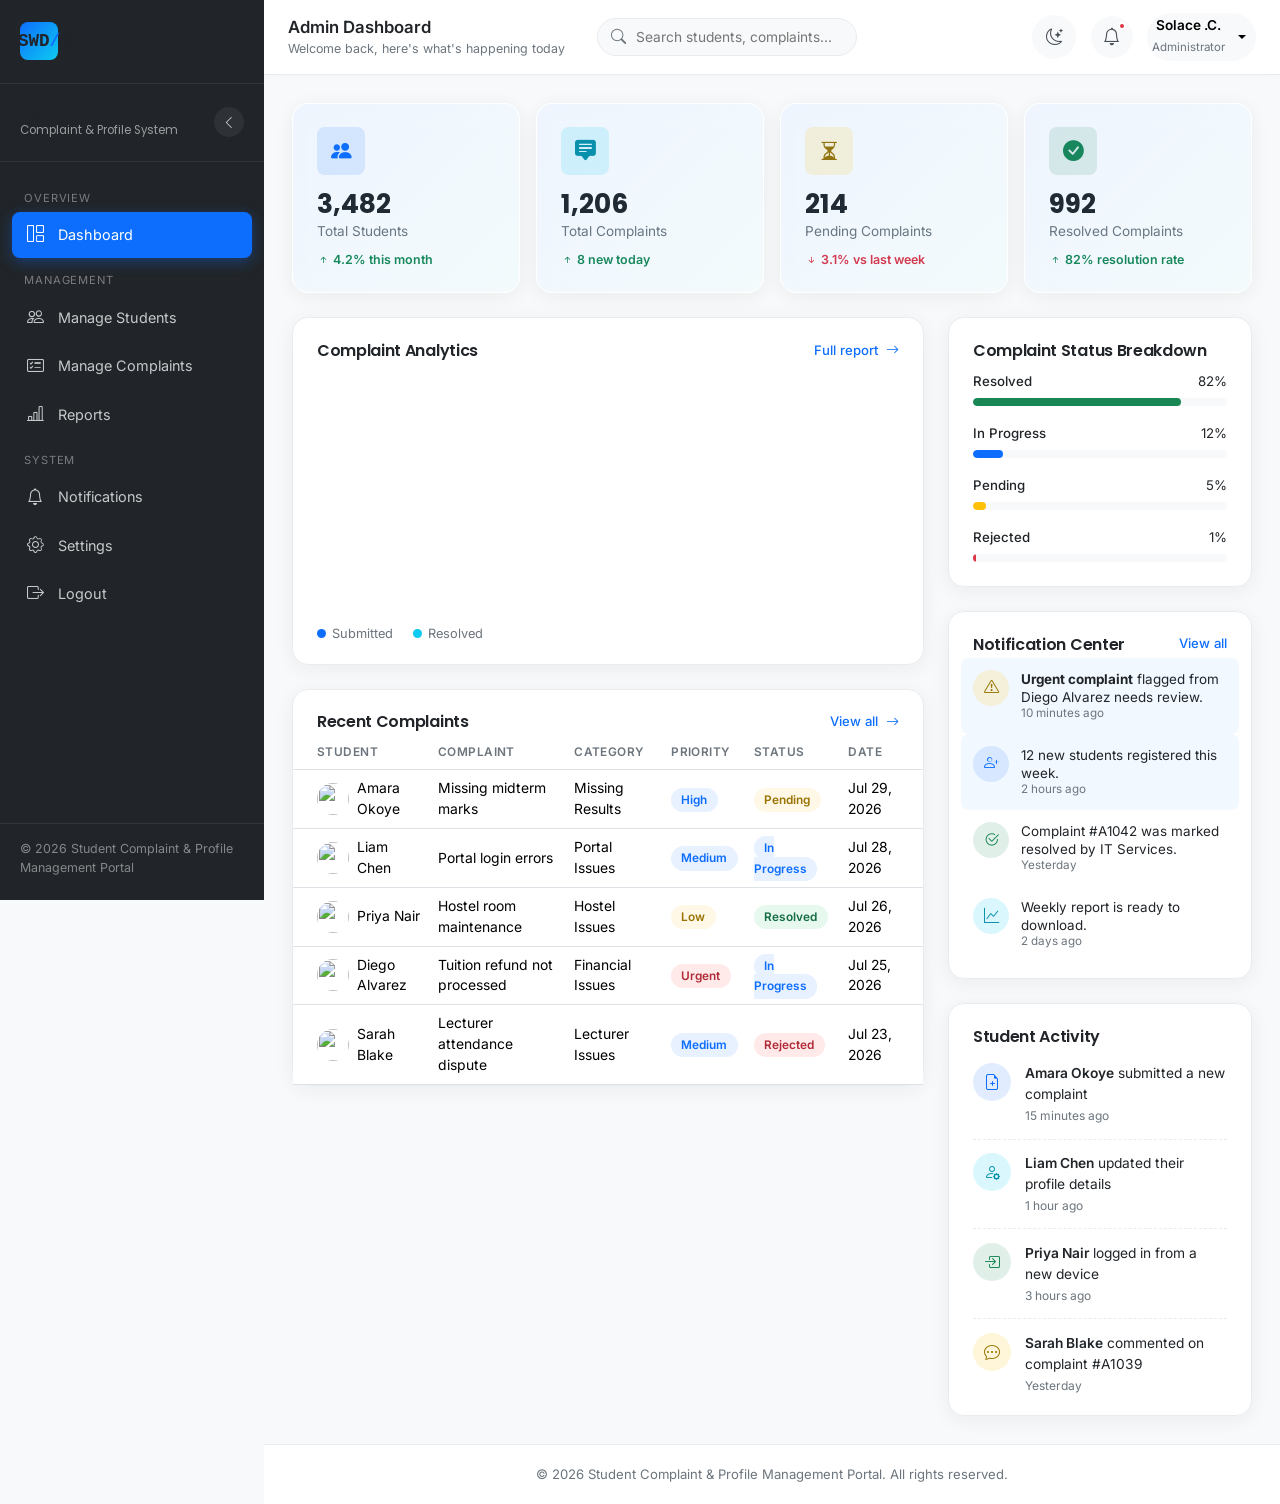
==== commit 23ccea10: "update admin dashboard and add new pages" ====
--- a/admin-dashboard.html
+++ b/admin-dashboard.html
@@ -43,12 +43,14 @@
     <!-- Sidebar -->
     <aside class="sidebar" id="appSidebar">
      <div class="sidebar-brand">
-      <a href="dashboard.html" class="navbar-brand">
+      <a href="dashboard.php" class="navbar-brand">
         <span class="brand-mark">&lt;SWD<span class="brand-accent">/</span>&gt;</span>
         <span class="brand-text">Student Portal</span>
       </a>
       <button class="sidebar-close d-lg-none" id="sidebarClose"><i class="bi bi-x-lg"></i></button>
     </div>
+      <div class="sidebar-brand">
+        <div class="brand-text">
           Admin Panel
           <small>Complaint & Profile System</small>
         </div>
@@ -389,9 +391,6 @@
   <!-- Chart.js -->
   <script src="https://cdn.jsdelivr.net/npm/chart.js@4.4.4/dist/chart.umd.min.js"></script>
   <!-- Portal script -->
-  <script src="/js/Admin-dashboard.js"></script>
   <script src="/js/script-3.js"></script>
-  <script src="/js/script.js"></script>
-  <script src="/js/complaint-history.js"></script>
 </body>
 </html>
